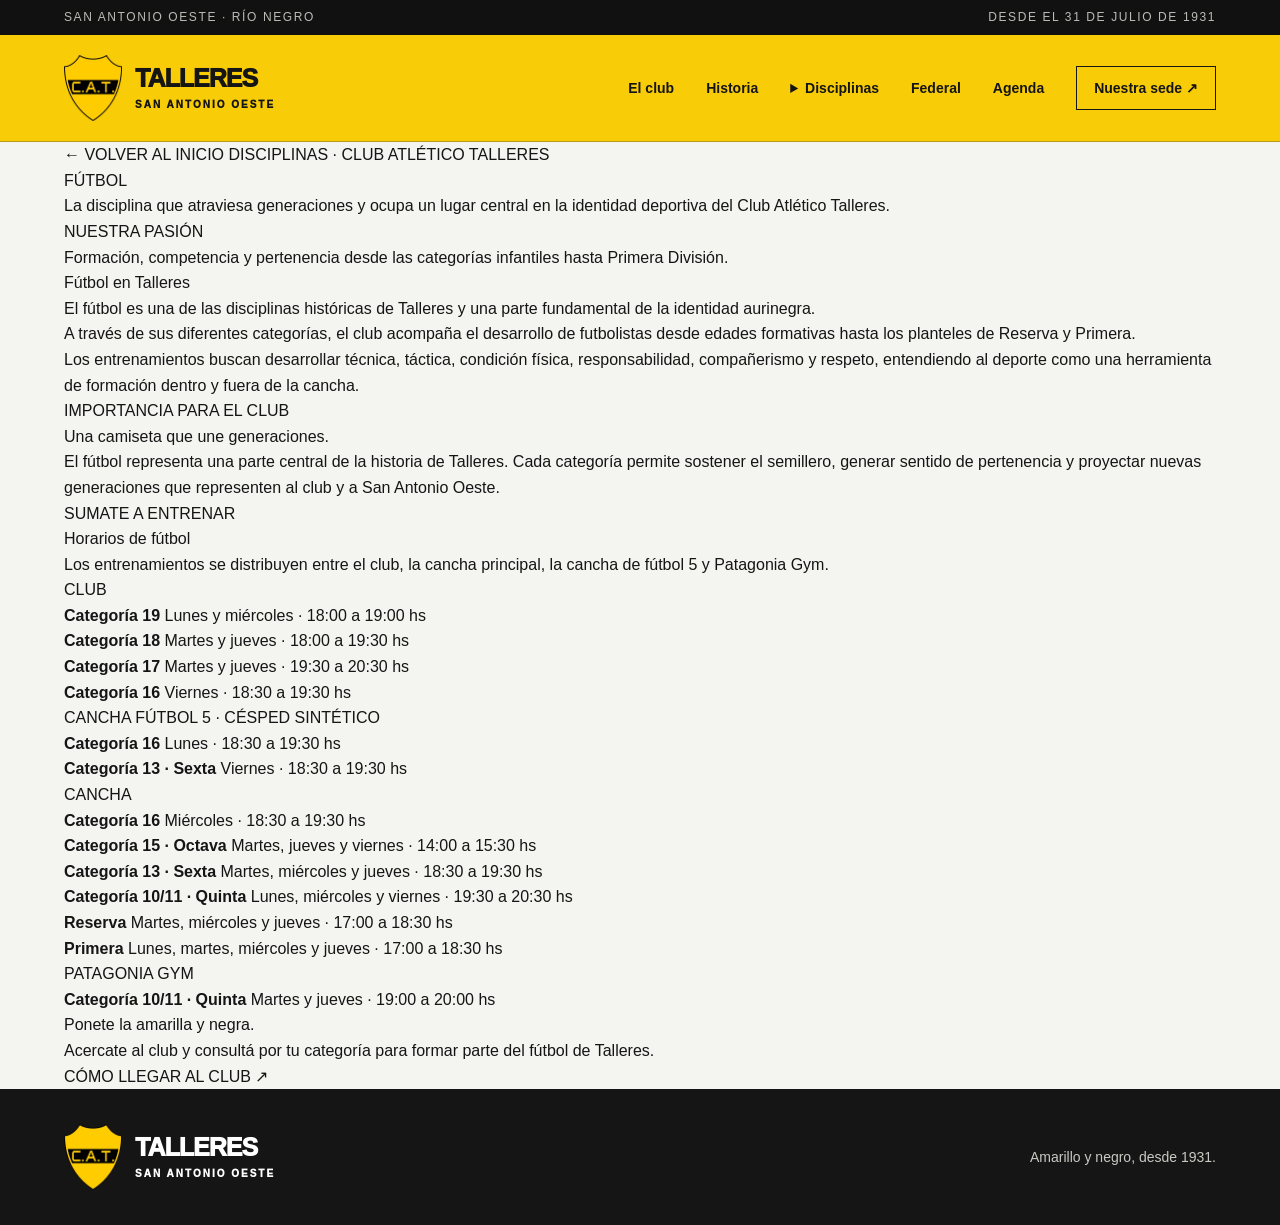
==== futbol.html @ e2dd1ca5 "Actualizar menú de disciplinas" ====
<!DOCTYPE html>
<html lang="es">

<head>

  <meta charset="UTF-8">

  <meta
    name="viewport"
    content="width=device-width, initial-scale=1"
  >

  <title>Fútbol | Club Atlético Talleres SAO</title>

  <meta
    name="description"
    content="Fútbol del Club Atlético Talleres de San Antonio Oeste. Categorías, entrenamientos y formación aurinegra."
  >

  <link
    rel="stylesheet"
    href="./index_files/index.DuceRrPT.css"
  >

  <link
    rel="stylesheet"
    href="./index_files/disciplinas.css"
  >

</head>


<body class="discipline-page">


  <div class="topline">

    <span>SAN ANTONIO OESTE · RÍO NEGRO</span>

    <span>DESDE EL 31 DE JULIO DE 1931</span>

  </div>


  <header>

    <a
      class="brand"
      href="./index.html"
    >

      <img
        src="./index_files/escudo.png"
        alt="Escudo de Talleres"
      >

      <span>
        TALLERES
        <small>SAN ANTONIO OESTE</small>
      </span>

    </a>


    <nav aria-label="Navegación principal">

      <a href="./index.html#club">El club</a>

      <a href="./historia.html">Historia</a>

      <details class="nav-dropdown">

        <summary>Disciplinas</summary>

        <div class="nav-dropdown-menu">

          <a href="./futbol.html">FÚTBOL</a>
          <a href="./handball.html">HANDBALL</a>
          <a href="./newcom.html">NEWCOM</a>
          <a href="./voley.html">VOLEY</a>
          <a href="./bochas.html">BOCHAS</a>
          <a href="./hockey.html">HOCKEY</a>

        </div>

      </details>

      <a href="./index.html#federal">Federal</a>

      <a href="./index.html#agenda">Agenda</a>

      <a
        class="nav-contact"
        href="./index.html#contacto"
      >
        Nuestra sede ↗
      </a>

    </nav>

  </header>


  <main>


    <section
      class="discipline-hero"
      style="--discipline-image: url('./index_files/disciplinas/futbol.jpg');"
    >

      <div class="discipline-hero-inner">

        <a
          class="discipline-back"
          href="./index.html"
        >
          ← VOLVER AL INICIO
        </a>

        <span class="discipline-label">
          DISCIPLINAS · CLUB ATLÉTICO TALLERES
        </span>

        <h1>
          FÚTBOL
        </h1>

        <p>
          La disciplina que atraviesa generaciones y ocupa un lugar
          central en la identidad deportiva del Club Atlético Talleres.
        </p>

      </div>

    </section>



    <section class="discipline-intro">

      <div class="discipline-intro-label">
        NUESTRA PASIÓN
      </div>

      <h2>
        Formación, competencia y pertenencia desde las categorías
        infantiles hasta Primera División.
      </h2>

    </section>



    <section class="discipline-content">

      <div class="discipline-info-grid">


        <div class="discipline-text">

          <h2>
            Fútbol en Talleres
          </h2>

          <p>
            El fútbol es una de las disciplinas históricas de Talleres
            y una parte fundamental de la identidad aurinegra.
          </p>

          <p>
            A través de sus diferentes categorías, el club acompaña el
            desarrollo de futbolistas desde edades formativas hasta los
            planteles de Reserva y Primera.
          </p>

          <p>
            Los entrenamientos buscan desarrollar técnica, táctica,
            condición física, responsabilidad, compañerismo y respeto,
            entendiendo al deporte como una herramienta de formación
            dentro y fuera de la cancha.
          </p>

        </div>


        <aside class="discipline-importance">

          <span>
            IMPORTANCIA PARA EL CLUB
          </span>

          <h3>
            Una camiseta que une generaciones.
          </h3>

          <p>
            El fútbol representa una parte central de la historia de
            Talleres. Cada categoría permite sostener el semillero,
            generar sentido de pertenencia y proyectar nuevas
            generaciones que representen al club y a San Antonio Oeste.
          </p>

        </aside>


      </div>

    </section>



    <section class="training-section">


      <div class="training-header">

        <span class="discipline-label">
          SUMATE A ENTRENAR
        </span>

        <h2>
          Horarios de fútbol
        </h2>

        <p>
          Los entrenamientos se distribuyen entre el club,
          la cancha principal, la cancha de fútbol 5 y Patagonia Gym.
        </p>

      </div>



      <div class="training-groups">


        <div class="training-group">

          <h3>
            CLUB
          </h3>

          <div class="training-list">

            <div class="training-item">
              <strong>Categoría 19</strong>
              <span>Lunes y miércoles · 18:00 a 19:00 hs</span>
            </div>

            <div class="training-item">
              <strong>Categoría 18</strong>
              <span>Martes y jueves · 18:00 a 19:30 hs</span>
            </div>

            <div class="training-item">
              <strong>Categoría 17</strong>
              <span>Martes y jueves · 19:30 a 20:30 hs</span>
            </div>

            <div class="training-item">
              <strong>Categoría 16</strong>
              <span>Viernes · 18:30 a 19:30 hs</span>
            </div>

          </div>

        </div>



        <div class="training-group">

          <h3>
            CANCHA FÚTBOL 5 · CÉSPED SINTÉTICO
          </h3>

          <div class="training-list">

            <div class="training-item">
              <strong>Categoría 16</strong>
              <span>Lunes · 18:30 a 19:30 hs</span>
            </div>

            <div class="training-item">
              <strong>Categoría 13 · Sexta</strong>
              <span>Viernes · 18:30 a 19:30 hs</span>
            </div>

          </div>

        </div>



        <div class="training-group full">

          <h3>
            CANCHA
          </h3>

          <div class="training-list">

            <div class="training-item">
              <strong>Categoría 16</strong>
              <span>Miércoles · 18:30 a 19:30 hs</span>
            </div>

            <div class="training-item">
              <strong>Categoría 15 · Octava</strong>
              <span>Martes, jueves y viernes · 14:00 a 15:30 hs</span>
            </div>

            <div class="training-item">
              <strong>Categoría 13 · Sexta</strong>
              <span>Martes, miércoles y jueves · 18:30 a 19:30 hs</span>
            </div>

            <div class="training-item">
              <strong>Categoría 10/11 · Quinta</strong>
              <span>Lunes, miércoles y viernes · 19:30 a 20:30 hs</span>
            </div>

            <div class="training-item">
              <strong>Reserva</strong>
              <span>Martes, miércoles y jueves · 17:00 a 18:30 hs</span>
            </div>

            <div class="training-item">
              <strong>Primera</strong>
              <span>Lunes, martes, miércoles y jueves · 17:00 a 18:30 hs</span>
            </div>

          </div>

        </div>



        <div class="training-group">

          <h3>
            PATAGONIA GYM
          </h3>

          <div class="training-list">

            <div class="training-item">
              <strong>Categoría 10/11 · Quinta</strong>
              <span>Martes y jueves · 19:00 a 20:00 hs</span>
            </div>

          </div>

        </div>


      </div>


    </section>



    <section class="discipline-cta">

      <h2>
        Ponete la amarilla y negra.
      </h2>

      <p>
        Acercate al club y consultá por tu categoría para formar
        parte del fútbol de Talleres.
      </p>

      <a href="./index.html#contacto">
        CÓMO LLEGAR AL CLUB ↗
      </a>

    </section>


  </main>


  <footer>

    <a
      class="brand"
      href="./index.html"
    >

      <img
        src="./index_files/escudo.png"
        alt="Escudo de Talleres"
      >

      <span>
        TALLERES
        <small>SAN ANTONIO OESTE</small>
      </span>

    </a>

    <p>Amarillo y negro, desde 1931.</p>

  </footer>


</body>

</html>
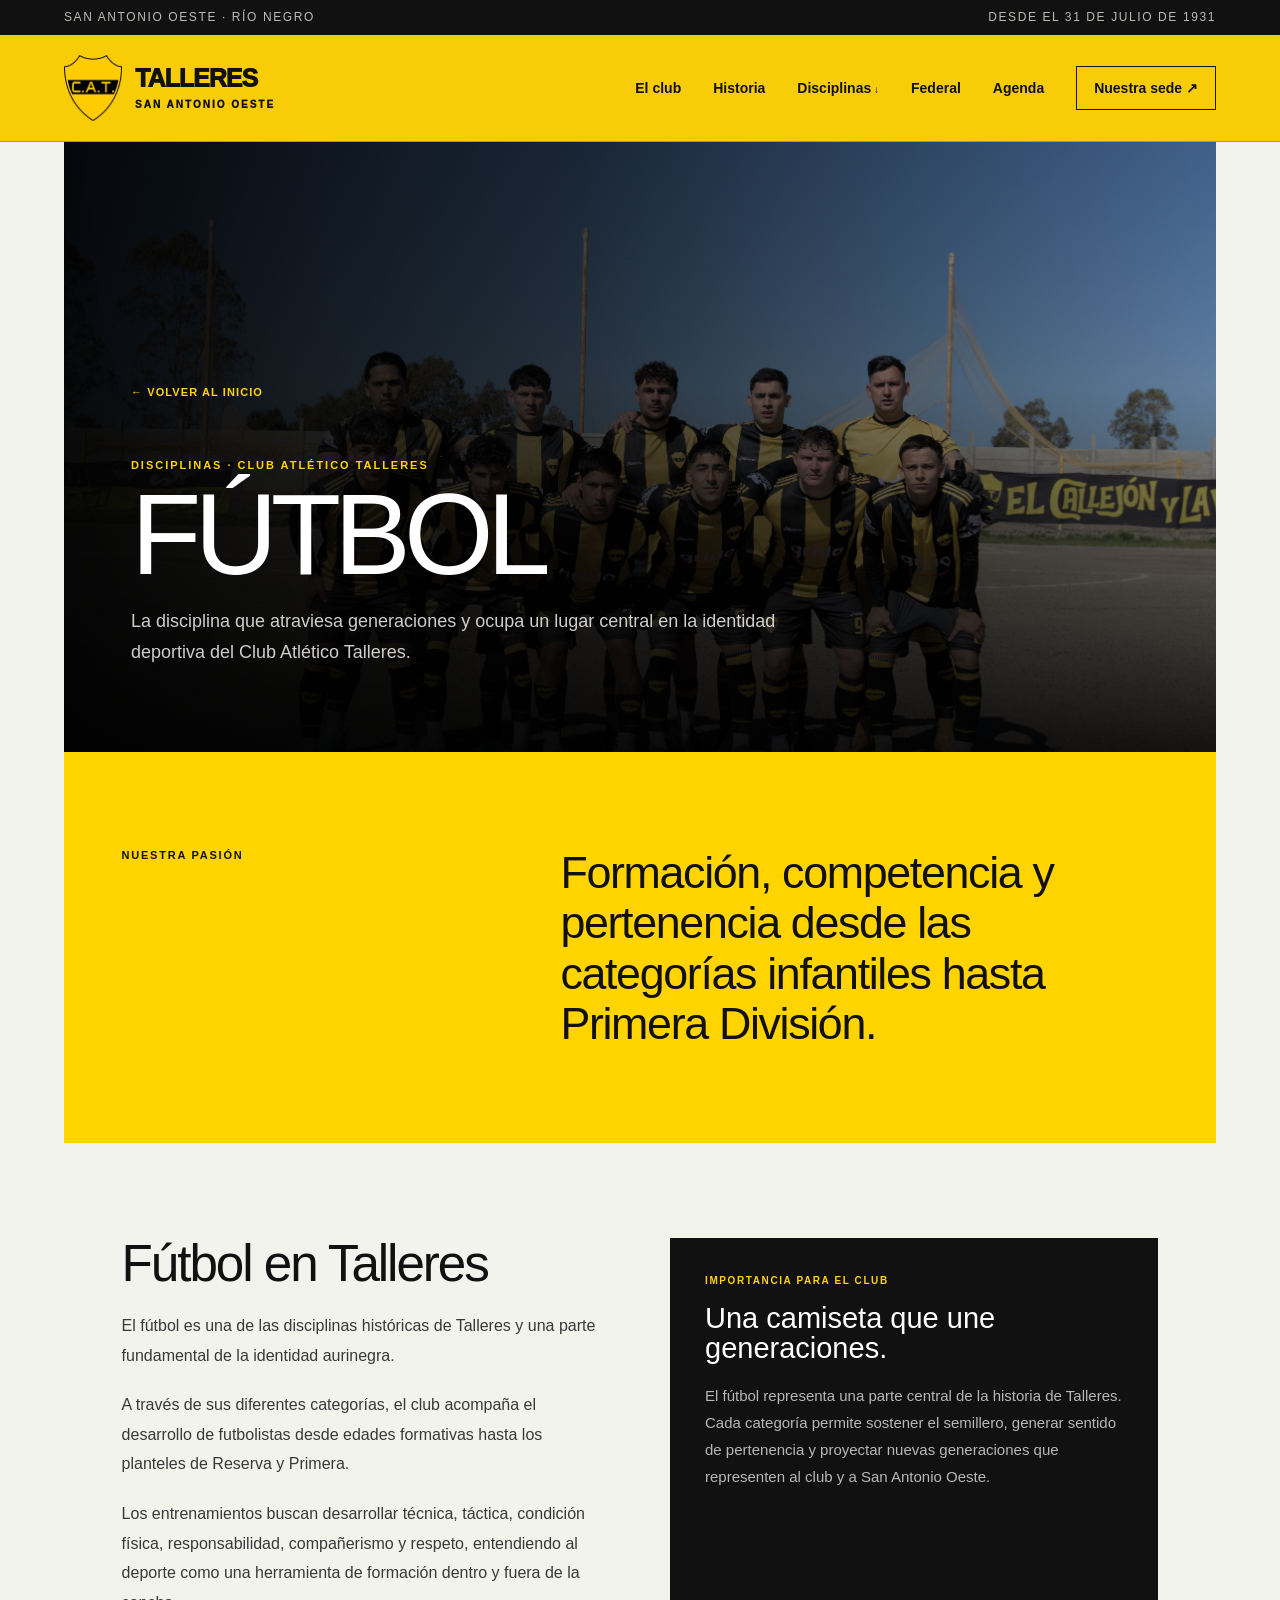
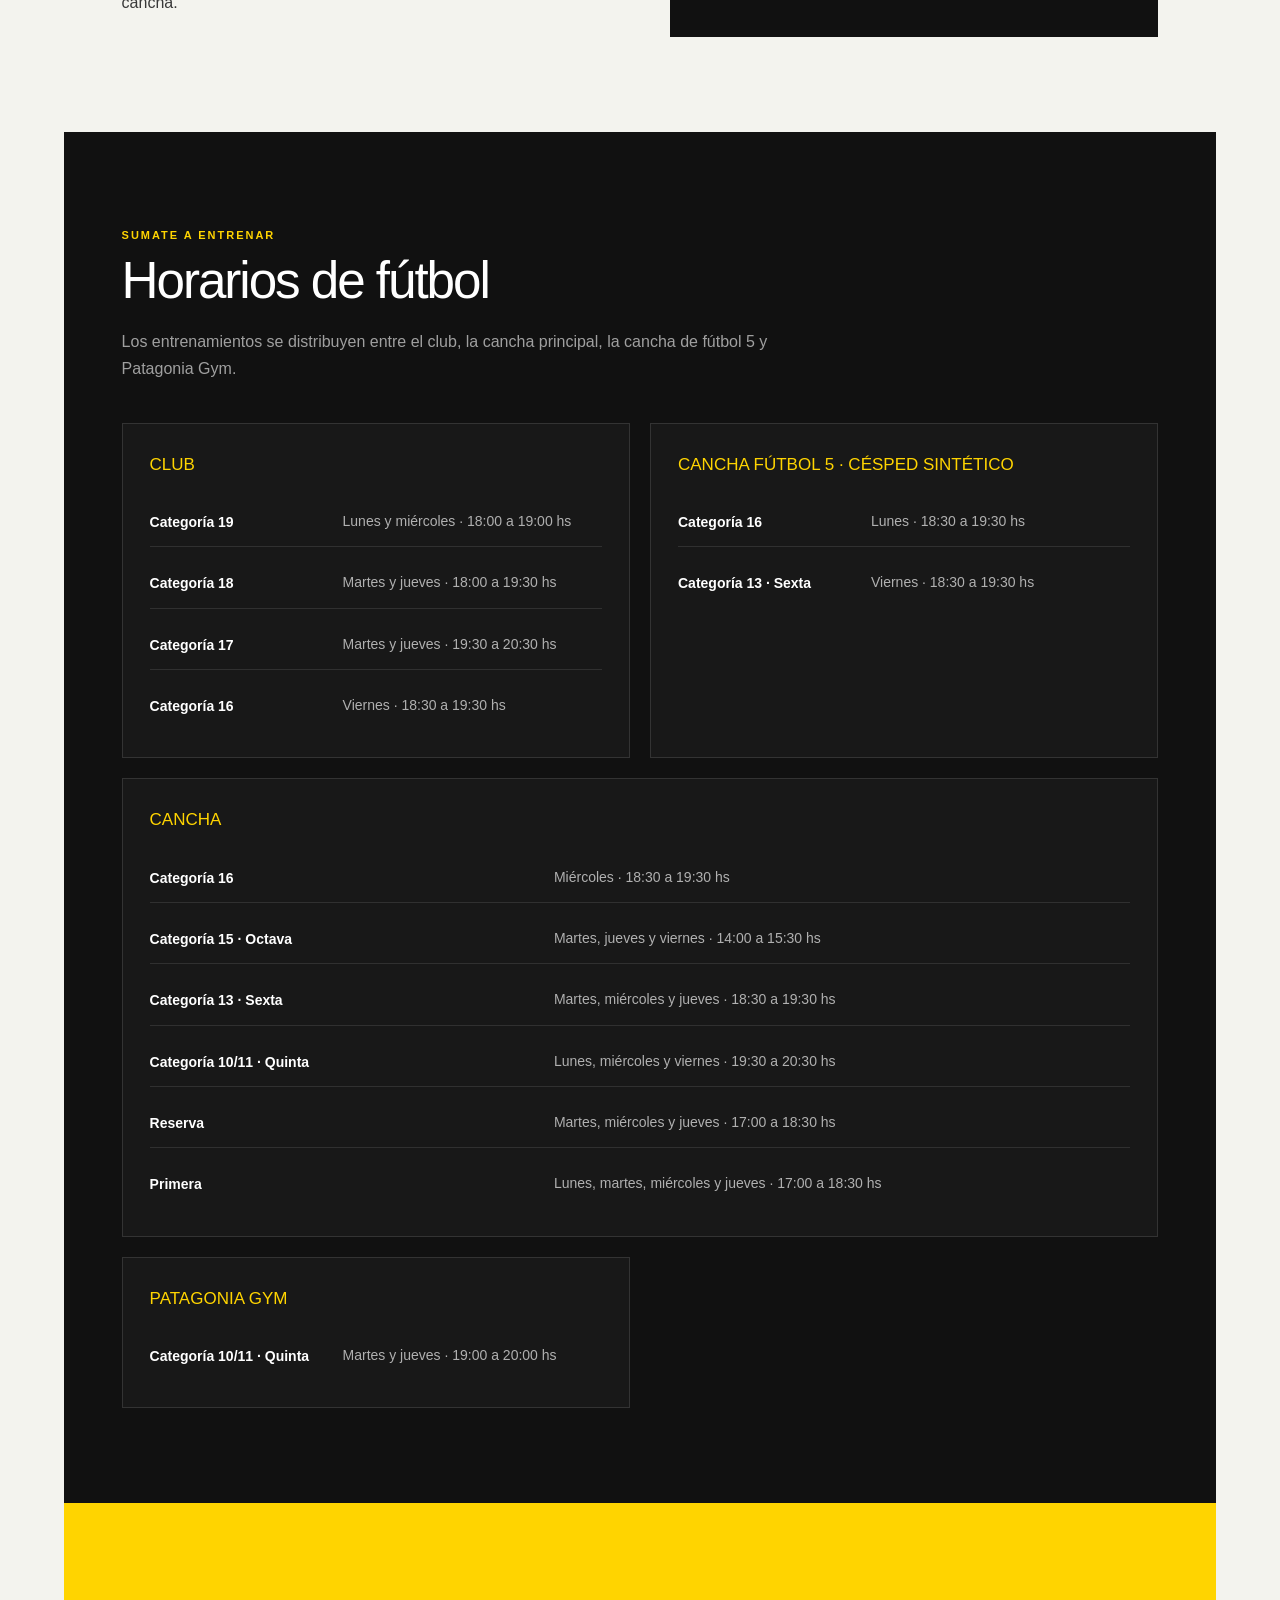
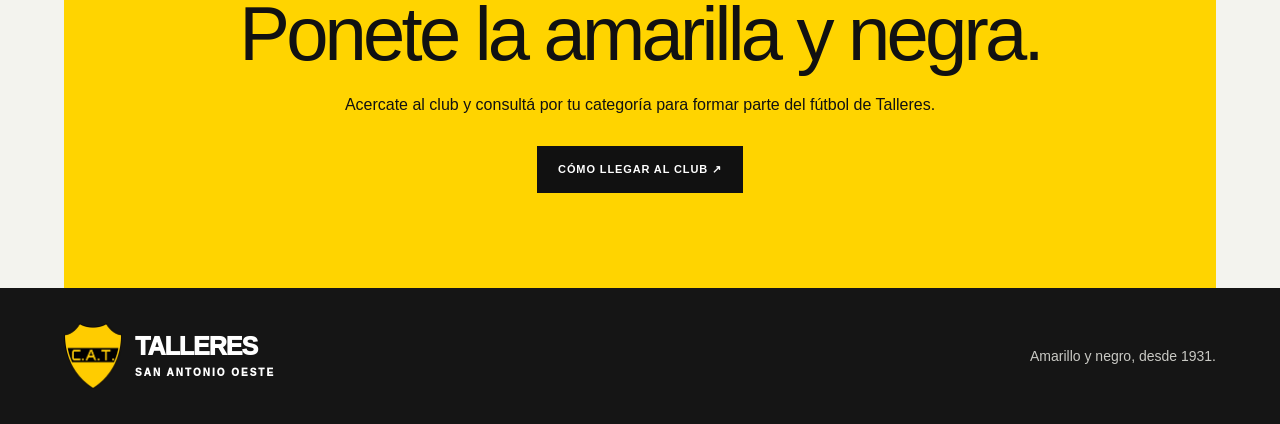
==== commit 66d1c8d6: "nuevas cosas" ====
--- a/futbol.html
+++ b/futbol.html
@@ -104,9 +104,13 @@
   <main>
 
 
-    <section
-      class="discipline-hero"
-      style="--discipline-image: url('./index_files/disciplinas/futbol.jpg');"
+   <section class="discipline-hero">
+
+  <img
+    class="discipline-hero-photo"
+    src="./index_files/disciplinas/futbol.jpg"
+    alt="Fútbol del Club Atlético Talleres"
+  >
     >
 
       <div class="discipline-hero-inner">
--- a/index_files/disciplinas.css
+++ b/index_files/disciplinas.css
@@ -0,0 +1,521 @@
+/* =========================================================
+   MENÚ DESPLEGABLE - DISCIPLINAS
+========================================================= */
+
+.nav-dropdown {
+  position: relative;
+  display: inline-block;
+}
+
+.nav-dropdown summary {
+  list-style: none;
+  cursor: pointer;
+  font: inherit;
+  font-weight: 700;
+  white-space: nowrap;
+}
+
+.nav-dropdown summary::-webkit-details-marker {
+  display: none;
+}
+
+.nav-dropdown summary::after {
+  content: " ↓";
+  font-size: 10px;
+}
+
+.nav-dropdown[open] summary::after {
+  content: " ↑";
+}
+
+.nav-dropdown-menu {
+  position: absolute;
+  z-index: 9999;
+  top: calc(100% + 16px);
+  left: 50%;
+  transform: translateX(-50%);
+
+  width: 190px;
+
+  padding: 8px;
+
+  border: 1px solid #292929;
+
+  background: #111;
+
+  box-shadow: 0 15px 35px rgba(0,0,0,.25);
+}
+
+.nav-dropdown-menu a {
+  display: block;
+
+  padding: 11px 13px !important;
+
+  color: #fff !important;
+
+  font-size: 12px !important;
+  font-weight: 700 !important;
+  text-decoration: none;
+
+  border-bottom: 1px solid #2b2b2b;
+}
+
+.nav-dropdown-menu a:last-child {
+  border-bottom: 0;
+}
+
+.nav-dropdown-menu a:hover {
+  background: #ffd400 !important;
+  color: #111 !important;
+}
+
+
+/* =========================================================
+   PÁGINAS DE DISCIPLINAS
+========================================================= */
+
+.discipline-page {
+  background: #f3f3ee;
+  color: #111;
+}
+
+.discipline-hero {
+  position: relative;
+
+  min-height: 610px;
+
+  display: flex;
+  align-items: flex-end;
+
+  overflow: hidden;
+
+  background: #111;
+}
+
+.discipline-hero-photo {
+  position: absolute;
+  inset: 0;
+  z-index: 0;
+
+  width: 100%;
+  height: 100%;
+
+  object-fit: cover;
+  object-position: center;
+
+  filter: saturate(.9);
+}
+
+.discipline-hero::after {
+  content: "";
+
+  position: absolute;
+  inset: 0;
+
+  background:
+    linear-gradient(
+      90deg,
+      rgba(0,0,0,.94) 0%,
+      rgba(0,0,0,.72) 45%,
+      rgba(0,0,0,.28) 100%
+    ),
+    linear-gradient(
+      0deg,
+      rgba(0,0,0,.85) 0%,
+      transparent 60%
+    );
+}
+
+.discipline-hero-inner {
+  position: relative;
+  z-index: 2;
+
+  width: 100%;
+
+  padding: 85px 5%;
+
+  color: #fff;
+}
+
+.discipline-back {
+  display: inline-block;
+
+  margin-bottom: 55px;
+
+  color: #ffd400;
+
+  font-size: 11px;
+  font-weight: 900;
+  letter-spacing: .1em;
+  text-decoration: none;
+  text-transform: uppercase;
+}
+
+.discipline-label {
+  display: block;
+
+  margin-bottom: 12px;
+
+  color: #ffd400;
+
+  font-size: 11px;
+  font-weight: 900;
+  letter-spacing: .18em;
+  text-transform: uppercase;
+}
+
+.discipline-hero h1 {
+  max-width: 920px;
+
+  margin: 0 0 25px;
+
+  color: #fff;
+
+  font-size: clamp(58px, 9vw, 125px);
+  line-height: .82;
+  letter-spacing: -.06em;
+}
+
+.discipline-hero p {
+  max-width: 700px;
+
+  margin: 0;
+
+  color: rgba(255,255,255,.8);
+
+  font-size: 18px;
+  line-height: 1.7;
+}
+
+
+/* PRESENTACIÓN */
+
+.discipline-intro {
+  display: grid;
+  grid-template-columns: .75fr 1.25fr;
+
+  gap: 80px;
+
+  padding: 95px 5%;
+
+  background: #ffd400;
+}
+
+.discipline-intro-label {
+  font-size: 11px;
+  font-weight: 900;
+  letter-spacing: .16em;
+  text-transform: uppercase;
+}
+
+.discipline-intro h2 {
+  max-width: 900px;
+
+  margin: 0;
+
+  font-size: clamp(27px, 3.5vw, 48px);
+  line-height: 1.12;
+  letter-spacing: -.03em;
+}
+
+
+/* CONTENIDO */
+
+.discipline-content {
+  padding: 95px 5%;
+}
+
+.discipline-info-grid {
+  display: grid;
+  grid-template-columns: 1fr 1fr;
+
+  gap: 60px;
+
+  max-width: 1200px;
+
+  margin: auto;
+}
+
+.discipline-text h2,
+.training-section h2 {
+  margin: 0 0 22px;
+
+  font-size: clamp(32px, 4vw, 52px);
+  line-height: 1;
+  letter-spacing: -.04em;
+}
+
+.discipline-text p {
+  margin: 0 0 20px;
+
+  color: #383838;
+
+  font-size: 16px;
+  line-height: 1.85;
+}
+
+.discipline-importance {
+  padding: 35px;
+
+  background: #111;
+  color: #fff;
+}
+
+.discipline-importance span {
+  display: block;
+
+  margin-bottom: 14px;
+
+  color: #ffd400;
+
+  font-size: 10px;
+  font-weight: 900;
+  letter-spacing: .16em;
+  text-transform: uppercase;
+}
+
+.discipline-importance h3 {
+  margin: 0 0 18px;
+
+  color: #fff;
+
+  font-size: 29px;
+  line-height: 1.05;
+}
+
+.discipline-importance p {
+  margin: 0;
+
+  color: rgba(255,255,255,.7);
+
+  font-size: 15px;
+  line-height: 1.8;
+}
+
+
+/* HORARIOS */
+
+.training-section {
+  padding: 95px 5%;
+
+  background: #111;
+  color: #fff;
+}
+
+.training-header {
+  max-width: 1200px;
+
+  margin: 0 auto 40px;
+}
+
+.training-header .discipline-label {
+  margin-bottom: 10px;
+}
+
+.training-header h2 {
+  color: #fff;
+}
+
+.training-header p {
+  max-width: 650px;
+
+  color: rgba(255,255,255,.6);
+
+  line-height: 1.7;
+}
+
+.training-groups {
+  display: grid;
+  grid-template-columns: repeat(2, minmax(0, 1fr));
+
+  gap: 20px;
+
+  max-width: 1200px;
+
+  margin: auto;
+}
+
+.training-group {
+  padding: 27px;
+
+  border: 1px solid #333;
+
+  background: #181818;
+}
+
+.training-group.full {
+  grid-column: 1 / -1;
+}
+
+.training-group h3 {
+  margin: 0 0 20px;
+
+  color: #ffd400;
+
+  font-size: 17px;
+}
+
+.training-list {
+  display: grid;
+
+  gap: 12px;
+}
+
+.training-item {
+  display: grid;
+  grid-template-columns: minmax(130px, .8fr) 1.2fr;
+
+  gap: 20px;
+
+  padding: 13px 0;
+
+  border-bottom: 1px solid #303030;
+}
+
+.training-item:last-child {
+  border-bottom: 0;
+}
+
+.training-item strong {
+  color: #fff;
+
+  font-size: 14px;
+}
+
+.training-item span {
+  color: rgba(255,255,255,.66);
+
+  font-size: 14px;
+  line-height: 1.45;
+}
+
+
+/* CTA */
+
+.discipline-cta {
+  padding: 95px 5%;
+
+  background: #ffd400;
+  color: #111;
+
+  text-align: center;
+}
+
+.discipline-cta h2 {
+  max-width: 900px;
+
+  margin: 0 auto 20px;
+
+  font-size: clamp(38px, 6vw, 76px);
+  line-height: .95;
+  letter-spacing: -.05em;
+}
+
+.discipline-cta p {
+  max-width: 650px;
+
+  margin: 0 auto 28px;
+
+  line-height: 1.7;
+}
+
+.discipline-cta a {
+  display: inline-flex;
+
+  padding: 14px 20px;
+
+  border: 1px solid #111;
+
+  background: #111;
+  color: #fff;
+
+  font-size: 11px;
+  font-weight: 900;
+  letter-spacing: .08em;
+  text-decoration: none;
+  text-transform: uppercase;
+}
+
+.discipline-cta a:hover {
+  background: transparent;
+  color: #111;
+}
+
+
+/* =========================================================
+   RESPONSIVE
+========================================================= */
+
+@media (max-width: 900px) {
+
+  .discipline-intro,
+  .discipline-info-grid {
+    grid-template-columns: 1fr;
+  }
+
+  .training-groups {
+    grid-template-columns: 1fr;
+  }
+
+  .training-group.full {
+    grid-column: auto;
+  }
+
+}
+
+
+@media (max-width: 760px) {
+
+  header nav {
+    flex-wrap: wrap;
+  }
+
+  .nav-dropdown {
+    width: auto;
+  }
+
+  .nav-dropdown-menu {
+    left: 0;
+
+    transform: none;
+  }
+
+  .discipline-hero {
+    min-height: 530px;
+  }
+
+  .discipline-hero-inner {
+    padding: 60px 18px;
+  }
+
+  .discipline-back {
+    margin-bottom: 45px;
+  }
+
+  .discipline-hero h1 {
+    font-size: 61px;
+  }
+
+  .discipline-hero p {
+    font-size: 15px;
+  }
+
+  .discipline-intro {
+    gap: 22px;
+
+    padding: 65px 18px;
+  }
+
+  .discipline-content,
+  .training-section,
+  .discipline-cta {
+    padding: 70px 18px;
+  }
+
+  .training-item {
+    grid-template-columns: 1fr;
+
+    gap: 6px;
+  }
+
+}
